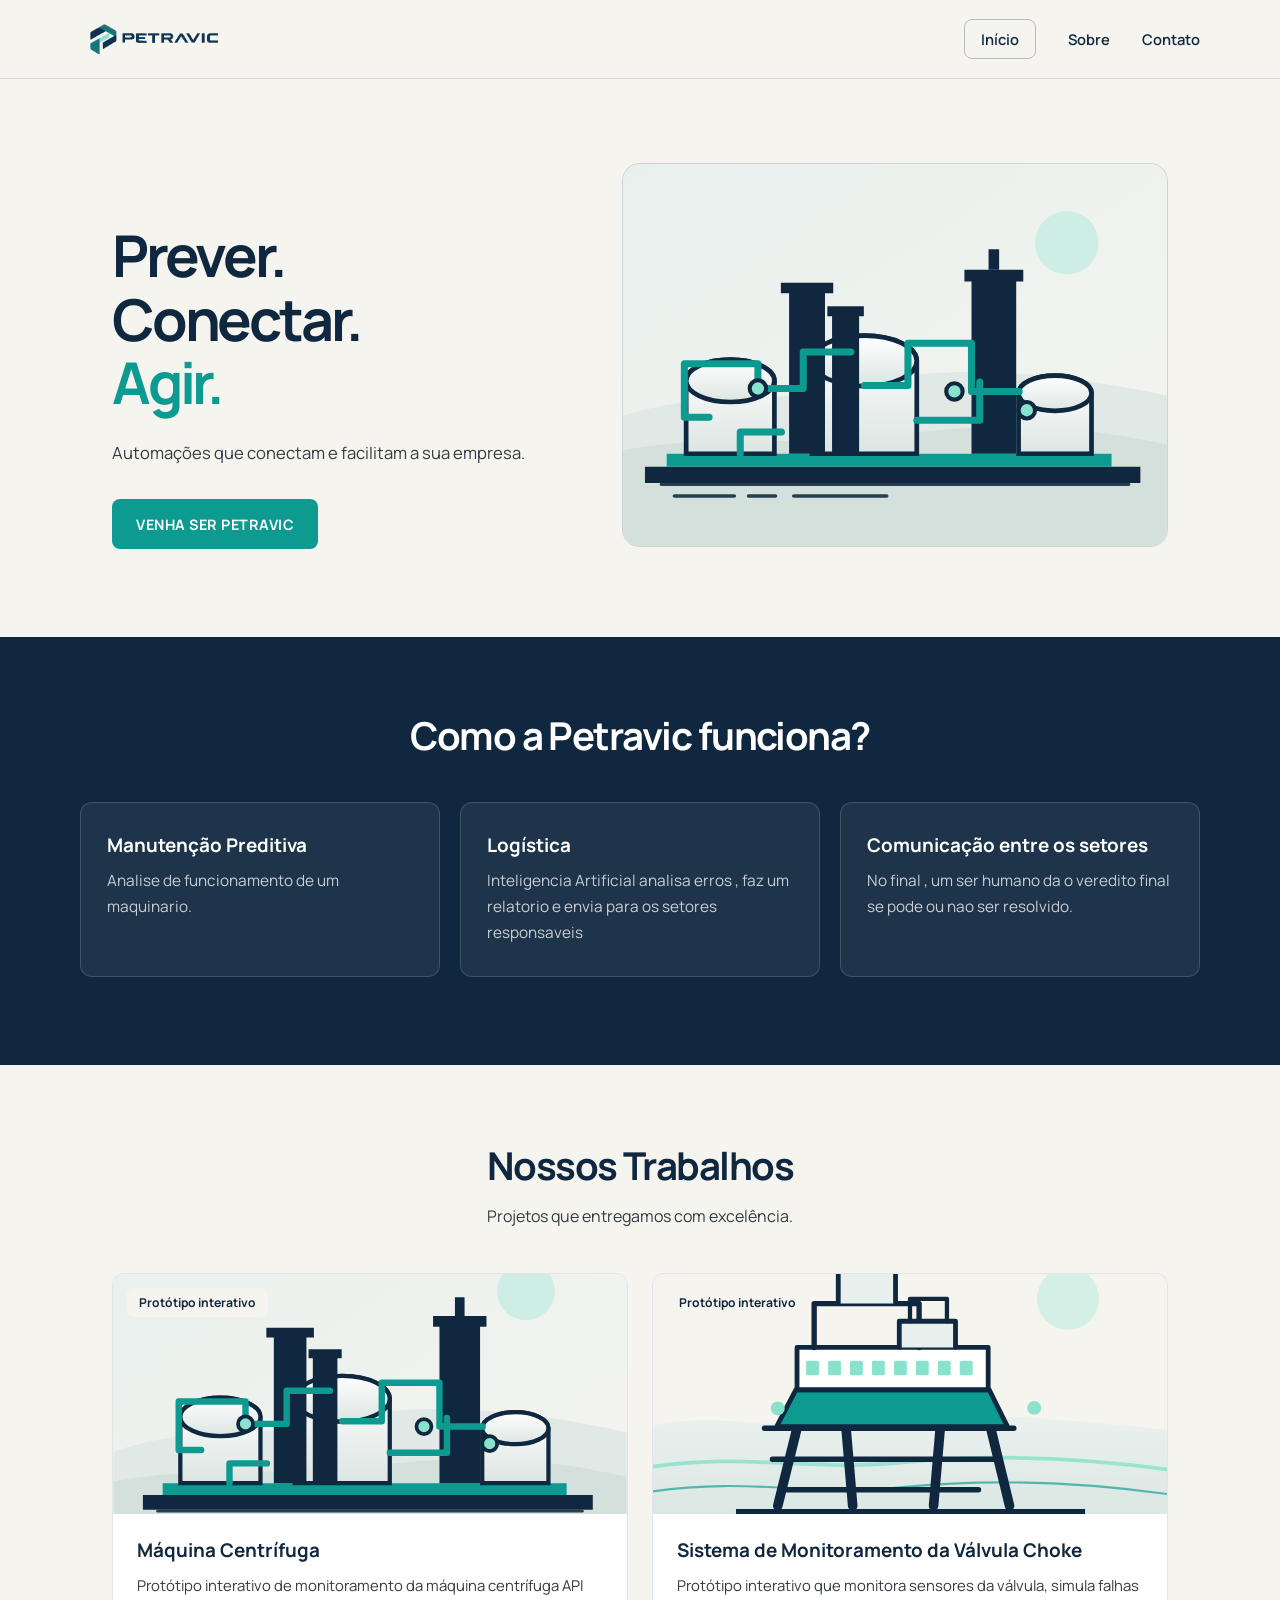
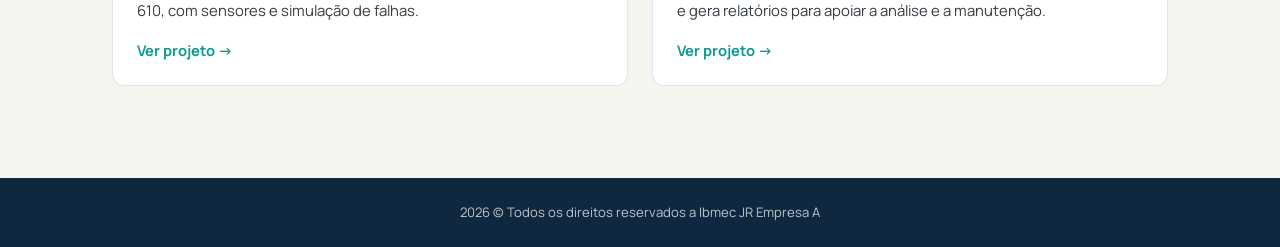
==== Pagina-Apresentacao/index.html @ c805f1da "trabalho" ====
<!DOCTYPE html>
<html lang="pt-BR">
<head>
    <meta charset="UTF-8">
    <meta name="viewport" content="width=device-width, initial-scale=1.0">
    <link rel="icon" href="img/" type="image/svg+xml">
    <link rel="stylesheet" href="style.css">
    

    <title>Petravic</title>
</head>
<body>
    <header>
        <div class="header-container">
            <a href="index.html" aria-label="Página inicial da Petravic">
                <img src="img/logo-petravic-png.png" alt="Petravic" class="logo">
            </a>
            <nav aria-label="Navegação principal">
                <ul class="nav-list">
                    <li><a href="index.html" class="nav-inicio" aria-current="page">Início</a></li>
                    <li><a href="sobre.html">Sobre</a></li>
                    <li><a href="contato.html">Contato</a></li>
                </ul>
                <button class="menu-toggle" aria-label="Abrir menu" aria-expanded="false">&#9776;</button>
            </nav>
        </div>
    </header>

    <main>
        <section class="hero">
            <h1>
                <br>Prever. <br>Conectar. <br>
                <span>Agir.</span>
                <br> 
            </h1>
            <p>Automações que conectam e facilitam a sua empresa.</p>
            <a href="#projetos" class="cta-button">VENHA SER PETRAVIC</a>
            <img src="img/refinery.svg" alt="Ilustração de uma refinaria com tanques, tubulações e chaminés" class="hero-img">
        </section>

        <section class="features">
            <h2>Como a Petravic funciona?</h2>
            <p class="features-subtitle"></p>

            <div class="features-grid">
                <div class="feature-card">
                    
                    <h3>Manutenção Preditiva</h3>
                    <p>Analise de funcionamento de um maquinario.</p>
                </div>

                <div class="feature-card">
                    
                    <h3>Logística</h3>
                    <p>Inteligencia Artificial analisa erros , faz um relatorio e envia para os setores responsaveis</p>
                </div>

                <div class="feature-card">
                    
                    <h3>Comunicação entre os setores</h3>
                    <p>No final , um ser humano da o veredito final se pode ou nao ser resolvido.</p>
                </div>
            </div>
        </section>

        <section class="portfolio" id="projetos">
            <h2>Nossos Trabalhos</h2>
            <p class="portfolio-subtitle">Projetos que entregamos com excelência.</p>

            <div class="portfolio-grid">

                <div class="portfolio-card">
                    <div class="portfolio-thumb">
                        <img src="img/refinery.svg" alt="Ilustração de uma instalação industrial de petróleo e gás">
                        <span class="portfolio-tag">Protótipo interativo</span>
                    </div>
                    <div class="portfolio-info">
                        <h3>Máquina Centrífuga</h3>
                        <p>Protótipo interativo de monitoramento da máquina centrífuga API 610, com sensores e simulação de falhas.</p>
                        <a href="../Protótipo-Máquina-Centrífuga-API610/inicio.html" class="portfolio-link">Ver projeto →</a>
                    </div>
                </div>

                <div class="portfolio-card">
                    <div class="portfolio-thumb">
                        <img src="img/offshore-platform.svg" alt="Ilustração de uma plataforma de petróleo offshore">
                        <span class="portfolio-tag">Protótipo interativo</span>
                    </div>
                    <div class="portfolio-info">
                        <h3>Sistema de Monitoramento da Válvula Choke</h3>
                        <p>Protótipo interativo que monitora sensores da válvula, simula falhas e gera relatórios para apoiar a análise e a manutenção.</p>
                        <a href="../prototipo-valvula-choke/index.html" class="portfolio-link">Ver projeto →</a>
                    </div>
                </div>

            </div>
        </section>

    </main>

    <footer>
        <p class="footer-text">2026 &copy; Todos os direitos reservados a Ibmec JR Empresa A</p>
    </footer>

    <script>
        const menuToggle = document.querySelector('.menu-toggle');
        const navList = document.querySelector('.nav-list');

        menuToggle.addEventListener('click', () => {
            const isExpanded = menuToggle.getAttribute('aria-expanded') === 'true';
            navList.classList.toggle('active');
            menuToggle.setAttribute('aria-expanded', String(!isExpanded));
        });
    </script>

</body>
</html>
---- Pagina-Apresentacao/style.css ----
@font-face {
    font-family: "Manrope";
    src: url("fonts/Manrope/Manrope-VariableFont_wght.ttf") format("truetype");
    font-style: normal;
    font-weight: 200 800;
    font-display: swap;
}

:root {
    font-family: "Manrope", sans-serif;
    color: #10283F;
    background: #F5F4EF;
    font-synthesis: none;
    text-rendering: optimizeLegibility;
    --color-navy: #10283F;
    --color-off-white: #F5F4EF;
    --color-mineral: #0C9A91;
    --color-mineral-hover: #087D76;
    --color-body: #333B43;
    --content-width: 1120px;
}

*,
*::before,
*::after {
    box-sizing: border-box;
}

html {
    min-width: 320px;
    scroll-behavior: smooth;
}

body {
    min-height: 100vh;
    margin: 0;
    overflow-x: hidden;
    background: var(--color-off-white);
}

button,
a {
    font: inherit;
}

a {
    color: var(--color-mineral);
}

a:focus-visible,
button:focus-visible {
    outline: 3px solid var(--color-mineral);
    outline-offset: 4px;
}

header {
    position: relative;
    z-index: 2;
    padding: 0 32px;
    background: var(--color-off-white);
    border-bottom: 1px solid rgba(16, 40, 63, 0.12);
}

.header-container {
    display: flex;
    align-items: center;
    justify-content: space-between;
    width: min(100%, var(--content-width));
    height: 78px;
    margin: 0 auto;
}

.logo {
    display: block;
    width: 148px;
    height: 40px;
    object-fit: cover;
    object-position: center 33%;
    border-radius: 2px;
}

nav {
    position: relative;
}

.nav-list {
    display: flex;
    align-items: center;
    gap: 32px;
    margin: 0;
    padding: 0;
    list-style: none;
}

.nav-list a {
    color: var(--color-navy);
    font-size: 0.92rem;
    font-weight: 600;
    text-decoration: none;
    transition: color 180ms ease, background-color 180ms ease, border-color 180ms ease;
}

.nav-list a:hover {
    color: var(--color-mineral-hover);
}

.nav-list a[aria-current="page"] {
    padding: 9px 16px;
    border: 1px solid rgba(16, 40, 63, 0.28);
    border-radius: 8px;
}

.nav-list a[aria-current="page"]:hover {
    border-color: var(--color-mineral);
}

.nav-list .nav-entrar {
    display: inline-block;
    padding: 10px 20px;
    color: var(--color-navy);
    background: var(--color-off-white);
    border: 1px solid var(--color-navy);
    border-radius: 8px;
}

.nav-list .nav-entrar:hover {
    color: #FFFFFF;
    background: var(--color-navy);
}

.menu-toggle {
    display: none;
    padding: 6px;
    color: var(--color-navy);
    background: none;
    border: 0;
    font-size: 1.6rem;
    cursor: pointer;
}

.hero {
    display: grid;
    grid-template-columns: minmax(0, 0.9fr) minmax(0, 1.1fr);
    align-items: center;
    gap: 32px 64px;
    width: min(100%, var(--content-width));
    margin: 0 auto;
    padding: 82px 32px 88px;
}

h1,
h2,
h3,
p {
    margin-top: 0;
}

h1 {
    margin-bottom: 0;
    color: var(--color-navy);
    font-size: clamp(2.35rem, 4.5vw, 4.1rem);
    font-weight: 700;
    letter-spacing: -0.055em;
    line-height: 1.1;
}

h1 span {
    color: var(--color-mineral);
}

.hero > p {
    max-width: 470px;
    margin: -8px 0 0;
    color: var(--color-body);
    font-size: clamp(1rem, 1.3vw, 1.15rem);
    line-height: 1.75;
}

.cta-button {
    display: inline-flex;
    align-items: center;
    justify-content: center;
    justify-self: start;
    min-height: 50px;
    padding: 12px 24px;
    color: #FFFFFF;
    background: var(--color-mineral);
    border-radius: 8px;
    font-size: 0.9rem;
    font-weight: 700;
    letter-spacing: 0.035em;
    text-decoration: none;
    transition: background-color 180ms ease, transform 180ms ease;
}

.cta-button:hover {
    color: #FFFFFF;
    background: var(--color-mineral-hover);
    transform: translateY(-2px);
}

.hero-img {
    grid-column: 2;
    grid-row: 1 / span 3;
    display: block;
    width: 100%;
    aspect-ratio: 1.42;
    object-fit: cover;
    background: #E8ECE9;
    border: 1px solid rgba(16, 40, 63, 0.12);
    border-radius: 18px;
}

.features {
    padding: 76px max(32px, calc((100% - var(--content-width)) / 2)) 88px;
    color: #FFFFFF;
    background: var(--color-navy);
}

.features > h2,
.portfolio > h2 {
    margin-bottom: 0;
    font-size: clamp(1.8rem, 3vw, 2.55rem);
    font-weight: 700;
    letter-spacing: -0.04em;
    line-height: 1.2;
    text-align: center;
}

.features > h2 {
    color: #FFFFFF;
}

.features-subtitle,
.portfolio-subtitle {
    margin: 14px 0 0;
    font-size: 1rem;
    line-height: 1.7;
    text-align: center;
}

.features-subtitle {
    color: rgba(255, 255, 255, 0.72);
}

.features-grid {
    display: grid;
    grid-template-columns: repeat(3, minmax(0, 1fr));
    gap: 20px;
    max-width: var(--content-width);
    margin: 42px auto 0;
}

.feature-card {
    padding: 30px 26px;
    background: rgba(255, 255, 255, 0.06);
    border: 1px solid rgba(255, 255, 255, 0.15);
    border-radius: 12px;
    transition: border-color 180ms ease, transform 180ms ease;
}

.feature-card:hover {
    border-color: rgba(137, 226, 204, 0.75);
    transform: translateY(-3px);
}

.feature-icon {
    display: inline-block;
    margin-bottom: 22px;
    color: #89E2CC;
    font-size: 0.82rem;
    font-weight: 700;
    letter-spacing: 0.12em;
}

.feature-card h3,
.portfolio-info h3 {
    margin-bottom: 10px;
    font-size: 1.18rem;
    font-weight: 700;
    line-height: 1.35;
}

.feature-card h3 {
    color: #FFFFFF;
}

.feature-card p {
    margin-bottom: 0;
    color: rgba(255, 255, 255, 0.76);
    font-size: 0.96rem;
    line-height: 1.7;
}

.portfolio {
    width: min(100%, var(--content-width));
    margin: 0 auto;
    padding: 78px 32px 92px;
}

.portfolio > h2 {
    color: var(--color-navy);
}

.portfolio-subtitle {
    color: var(--color-body);
}

.portfolio-grid {
    display: grid;
    grid-template-columns: repeat(2, minmax(0, 1fr));
    gap: 24px;
    margin-top: 42px;
}

.portfolio-card {
    overflow: hidden;
    background: #FFFFFF;
    border: 1px solid rgba(16, 40, 63, 0.12);
    border-radius: 12px;
    transition: border-color 180ms ease, transform 180ms ease;
}

.portfolio-card:hover {
    border-color: rgba(12, 154, 145, 0.55);
    transform: translateY(-3px);
}

.portfolio-thumb {
    position: relative;
    overflow: hidden;
    background: #E8ECE9;
}

.portfolio-thumb img {
    display: block;
    width: 100%;
    height: 240px;
    object-fit: cover;
    transition: transform 250ms ease;
}

.portfolio-card:hover .portfolio-thumb img {
    transform: scale(1.025);
}

.portfolio-tag {
    position: absolute;
    top: 14px;
    left: 14px;
    padding: 6px 12px;
    color: var(--color-navy);
    background: var(--color-off-white);
    border-radius: 6px;
    font-size: 0.76rem;
    font-weight: 700;
}

.portfolio-info {
    padding: 24px;
}

.portfolio-info h3 {
    color: var(--color-navy);
}

.portfolio-info p {
    margin-bottom: 0;
    color: var(--color-body);
    font-size: 0.93rem;
    line-height: 1.7;
}

.portfolio-link {
    display: inline-block;
    margin-top: 16px;
    color: var(--color-mineral);
    font-size: 0.92rem;
    font-weight: 700;
    text-decoration: none;
}

.portfolio-link:hover {
    color: var(--color-mineral-hover);
}

.about-page,
.contact-page {
    min-height: calc(100vh - 150px);
    padding: 76px 32px 88px;
    color: #FFFFFF;
    background: var(--color-navy);
}

.about-page > section,
.contact-page > section {
    width: min(100%, var(--content-width));
    margin: 0 auto;
}

.about-heading,
.contact-heading {
    max-width: 760px;
    margin: 0 auto 38px;
    text-align: center;
}

.about-eyebrow {
    display: inline-block;
    margin: 0 0 14px;
    color: #89E2CC;
    font-size: 0.78rem;
    font-weight: 700;
    letter-spacing: 0.14em;
    text-transform: uppercase;
}

.about-heading h1,
.contact-heading h1 {
    color: #FFFFFF;
    font-size: clamp(2.3rem, 4vw, 3.4rem);
}

.about-heading h1 span,
.contact-heading h1 span {
    color: #89E2CC;
}

.about-panel {
    padding: clamp(28px, 5vw, 56px);
    background: rgba(255, 255, 255, 0.06);
    border: 1px solid rgba(255, 255, 255, 0.16);
    border-radius: 14px;
}

.about-copy {
    max-width: 850px;
    margin: 0 auto;
}

.about-copy p {
    margin: 0;
    color: rgba(255, 255, 255, 0.82);
    font-size: clamp(1rem, 1.2vw, 1.08rem);
    line-height: 1.9;
}

.about-copy p + p {
    margin-top: 22px;
}

.about-copy strong {
    color: #FFFFFF;
    font-weight: 700;
}

.about-highlights {
    display: grid;
    grid-template-columns: repeat(3, minmax(0, 1fr));
    gap: 16px;
    margin-top: 36px;
}

.about-highlight {
    display: flex;
    min-height: 112px;
    flex-direction: column;
    align-items: center;
    justify-content: center;
    padding: 20px 12px;
    background: rgba(12, 154, 145, 0.12);
    border: 1px solid rgba(137, 226, 204, 0.28);
    border-radius: 10px;
    text-align: center;
}

.about-highlight strong {
    color: #89E2CC;
    font-size: clamp(1.2rem, 2vw, 1.65rem);
}

.about-highlight span {
    margin-top: 8px;
    color: rgba(255, 255, 255, 0.78);
    font-size: 0.85rem;
}

.contact-grid {
    display: grid;
    grid-template-columns: repeat(2, minmax(0, 1fr));
    gap: 18px;
    max-width: 850px;
    margin: 0 auto;
}

.contact-card {
    display: flex;
    min-height: 142px;
    flex-direction: column;
    justify-content: center;
    padding: 26px;
    color: var(--color-navy);
    background: var(--color-off-white);
    border: 1px solid transparent;
    border-radius: 10px;
    text-decoration: none;
    transition: border-color 180ms ease, transform 180ms ease;
}

.contact-card:hover {
    border-color: #89E2CC;
    transform: translateY(-3px);
}

.contact-card h2 {
    margin-bottom: 8px;
    color: var(--color-navy);
    font-size: 1.15rem;
}

.contact-card p {
    margin: 0;
    color: var(--color-body);
    font-size: 0.96rem;
    overflow-wrap: anywhere;
}

footer {
    padding: 24px 32px;
    color: #FFFFFF;
    background: var(--color-navy);
    text-align: center;
}

.footer-text {
    margin: 0;
    color: rgba(255, 255, 255, 0.72);
    font-size: 0.82rem;
    line-height: 1.6;
}

@media (max-width: 768px) {
    header {
        padding: 0 24px;
    }

    .hero {
        gap: 28px;
        padding: 64px 24px 72px;
    }

    .features {
        padding: 64px 24px 72px;
    }

    .features-grid {
        gap: 14px;
    }

    .feature-card {
        padding: 24px 18px;
    }

    .portfolio {
        padding: 64px 24px 72px;
    }

    .portfolio-thumb img {
        height: 200px;
    }
}

@media (max-width: 600px) {
    header {
        padding: 0 18px;
    }

    .header-container {
        height: 68px;
    }

    .logo {
        width: 132px;
        height: 36px;
    }

    .menu-toggle {
        display: block;
    }

    .nav-list {
        position: absolute;
        top: calc(100% + 1px);
        right: -18px;
        left: -18px;
        display: none;
        align-items: stretch;
        gap: 0;
        padding: 10px 18px 18px;
        background: var(--color-off-white);
        border-bottom: 1px solid rgba(16, 40, 63, 0.12);
    }

    .nav-list.active {
        display: flex;
        flex-direction: column;
    }

    .nav-list li {
        width: 100%;
        text-align: center;
    }

    .nav-list a,
    .nav-list .nav-inicio {
        display: block;
        padding: 13px 16px;
        border: 0;
    }

    .nav-list .nav-entrar {
        display: block;
        margin-top: 6px;
        border: 1px solid var(--color-navy);
    }

    .hero {
        grid-template-columns: 1fr;
        gap: 22px;
        padding: 52px 20px 60px;
    }

    h1 {
        font-size: clamp(2.35rem, 10vw, 3.5rem);
    }

    .hero > p {
        margin: 0;
    }

    .hero-img {
        grid-column: 1;
        grid-row: auto;
        aspect-ratio: 1.35;
        border-radius: 12px;
    }

    .features {
        padding: 54px 20px 60px;
    }

    .features-grid,
    .portfolio-grid,
    .contact-grid {
        grid-template-columns: 1fr;
    }

    .features-grid {
        margin-top: 32px;
    }

    .feature-card {
        padding: 24px;
    }

    .portfolio {
        padding: 56px 20px 64px;
    }

    .portfolio-grid {
        gap: 18px;
        margin-top: 32px;
    }

    .portfolio-thumb img {
        height: 210px;
    }

    .about-page,
    .contact-page {
        min-height: calc(100vh - 136px);
        padding: 52px 20px 60px;
    }

    .about-heading,
    .contact-heading {
        margin-bottom: 28px;
    }

    .about-highlights {
        grid-template-columns: 1fr;
        gap: 12px;
        margin-top: 28px;
    }

    .about-highlight {
        min-height: 92px;
    }

    .contact-grid {
        gap: 12px;
    }

    .contact-card {
        min-height: 120px;
        padding: 22px;
    }

    footer {
        padding: 20px;
    }
}

@media (prefers-reduced-motion: reduce) {
    *,
    *::before,
    *::after {
        scroll-behavior: auto !important;
        transition-duration: 0.01ms !important;
    }
}
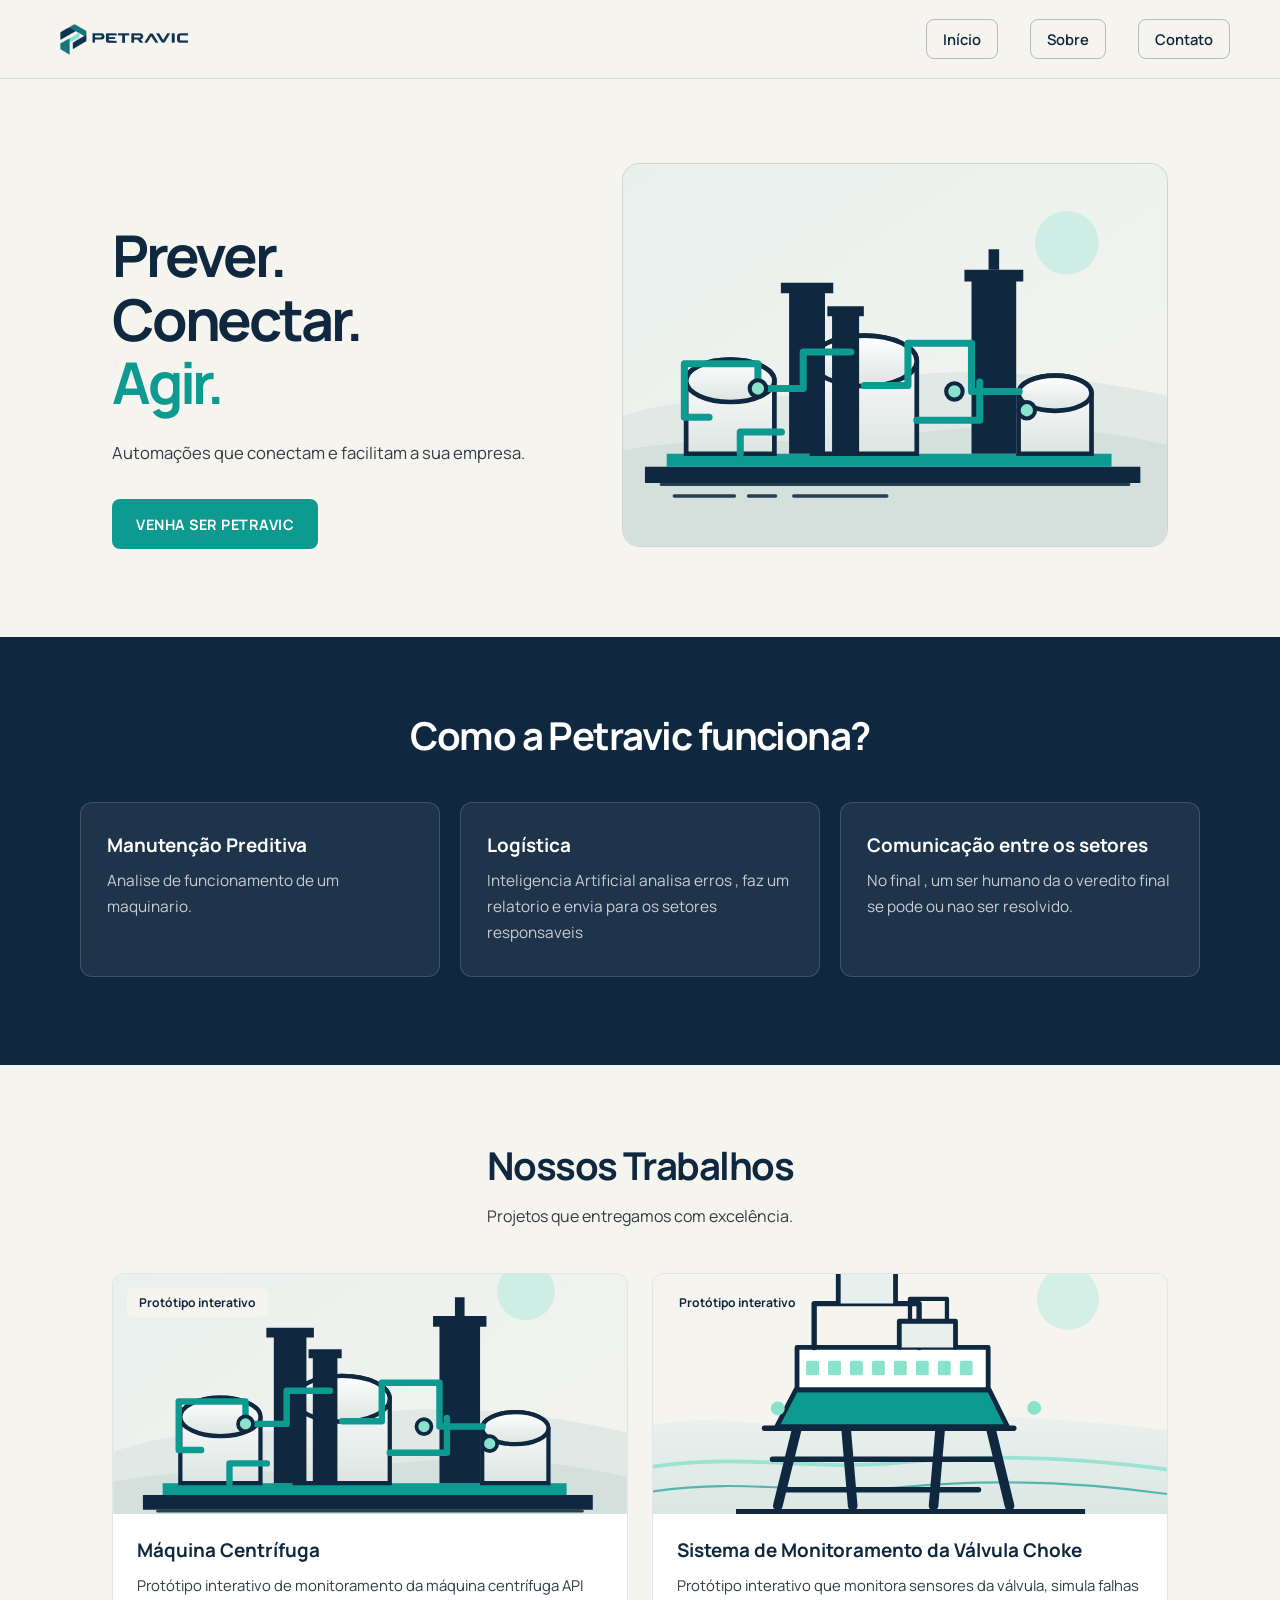
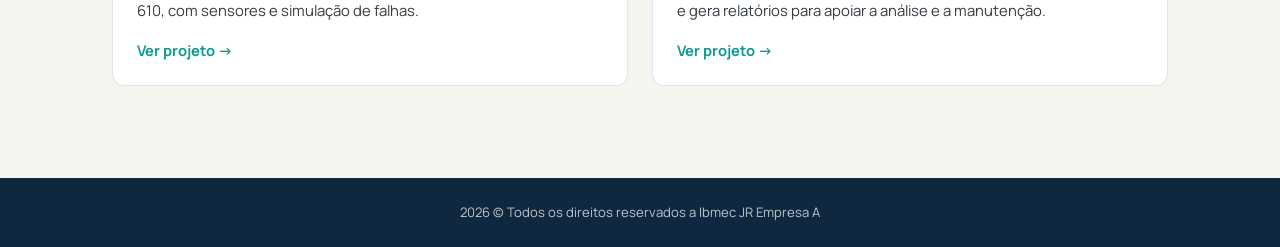
==== commit 122bc489: "Adicao dos icones nas paginas" ====
--- a/Pagina-Apresentacao/index.html
+++ b/Pagina-Apresentacao/index.html
@@ -3,7 +3,7 @@
 <head>
     <meta charset="UTF-8">
     <meta name="viewport" content="width=device-width, initial-scale=1.0">
-    <link rel="icon" href="img/" type="image/svg+xml">
+    <link rel="icon" href="img/petravic-mark.svg" type="image/svg+xml">
     <link rel="stylesheet" href="style.css">
     
 
--- a/Pagina-Apresentacao/style.css
+++ b/Pagina-Apresentacao/style.css
@@ -56,7 +56,7 @@
 header {
     position: relative;
     z-index: 2;
-    padding: 0 32px;
+    padding: 0 50px;
     background: var(--color-off-white);
     border-bottom: 1px solid rgba(16, 40, 63, 0.12);
 }
@@ -65,9 +65,9 @@
     display: flex;
     align-items: center;
     justify-content: space-between;
-    width: min(100%, var(--content-width));
+    width: 100%;
     height: 78px;
-    margin: 0 auto;
+    margin: 0;
 }
 
 .logo {
@@ -93,24 +93,18 @@
 }
 
 .nav-list a {
+    padding: 9px 16px;
     color: var(--color-navy);
     font-size: 0.92rem;
     font-weight: 600;
     text-decoration: none;
+    border: 1px solid rgba(16, 40, 63, 0.28);
+    border-radius: 8px;
     transition: color 180ms ease, background-color 180ms ease, border-color 180ms ease;
 }
 
 .nav-list a:hover {
     color: var(--color-mineral-hover);
-}
-
-.nav-list a[aria-current="page"] {
-    padding: 9px 16px;
-    border: 1px solid rgba(16, 40, 63, 0.28);
-    border-radius: 8px;
-}
-
-.nav-list a[aria-current="page"]:hover {
     border-color: var(--color-mineral);
 }
 
@@ -541,7 +535,7 @@
 
 @media (max-width: 768px) {
     header {
-        padding: 0 24px;
+        padding: 0 18px;
     }
 
     .hero {
@@ -615,7 +609,6 @@
     .nav-list .nav-inicio {
         display: block;
         padding: 13px 16px;
-        border: 0;
     }
 
     .nav-list .nav-entrar {
